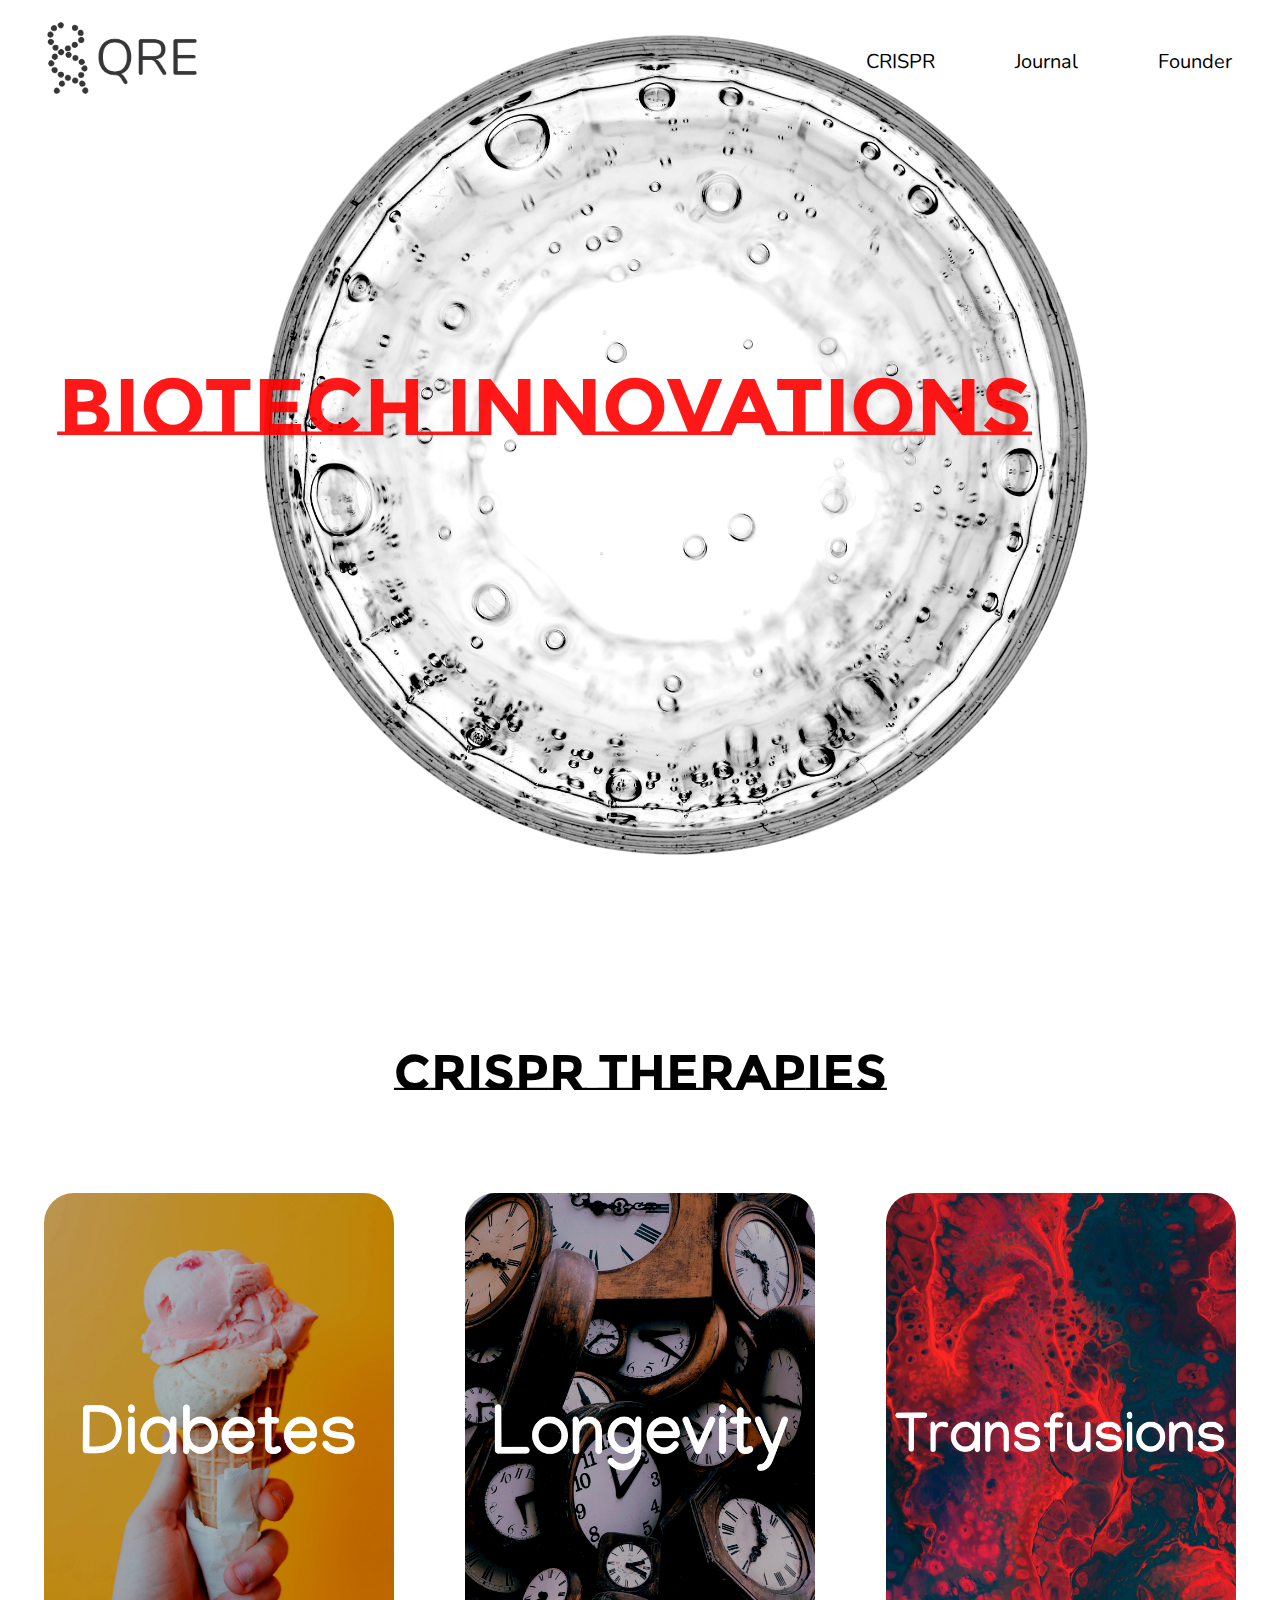
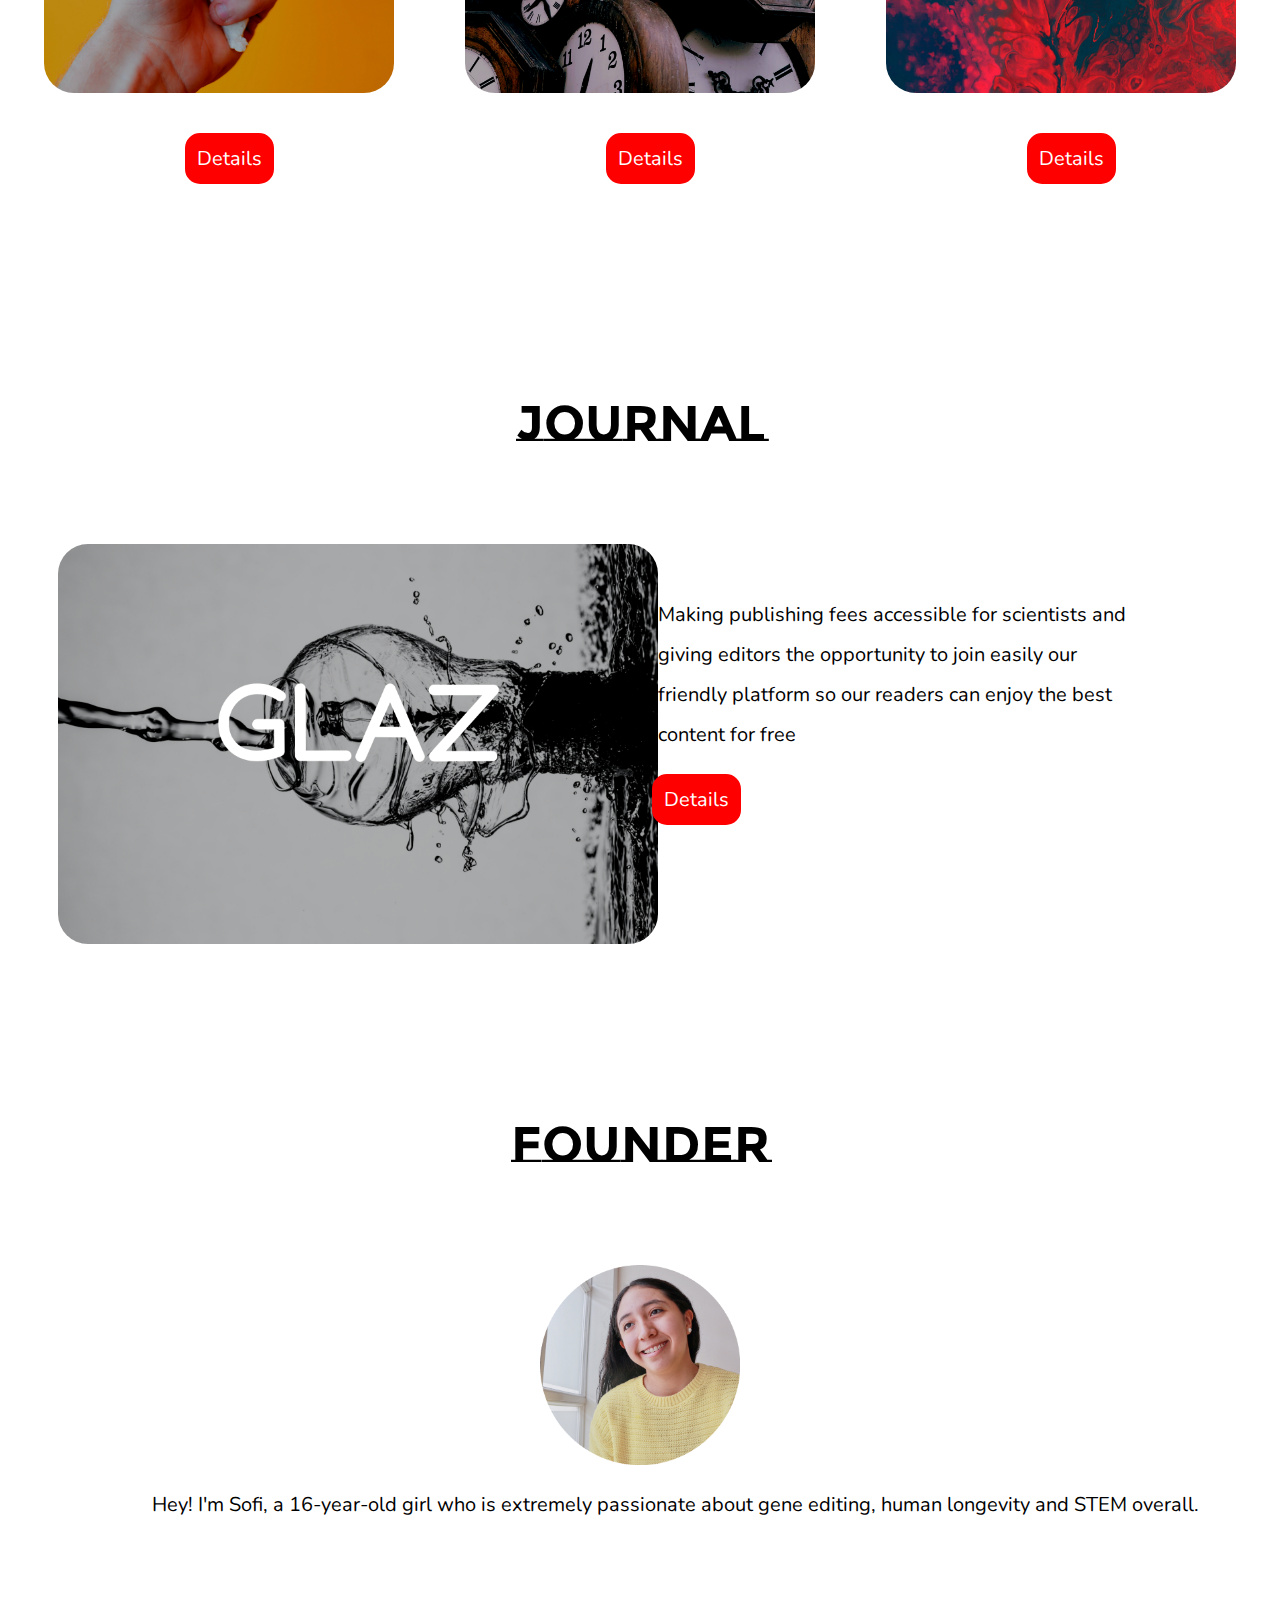
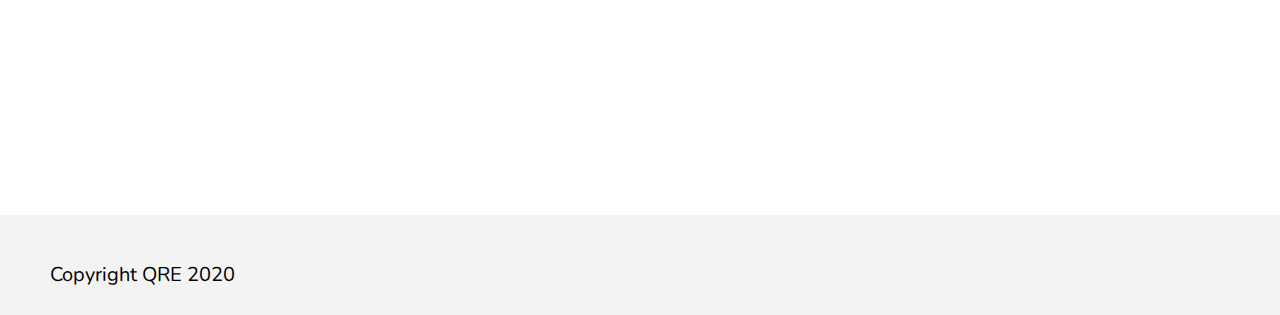
==== index.html @ 88ebfe4a "first commit" ====
<html>
<link href="styles.css" rel="stylesheet" type="text/css">
<link href="https://fonts.googleapis.com/css2?family=Nunito:wght@600&display=swap" rel="stylesheet">
<link href="https://fonts.googleapis.com/css2?family=Montserrat+Subrayada:wght@700&display=swap" rel="stylesheet">
    <head>
        <header>
            <title>QRE</title>
            <nav class="nav">
                <img src="./imgs/QRE.jpeg" height="100px" width="180px">
                <a href="#founder">
                <p>Founder</p>
                </a>
                <a href="#journal">
                <p>Journal</p>
                </a>
                <a href="#CRISPR">
                <p>CRISPR</p>
                </a>
            </nav>
            <h1>BIOTECH INNOVATIONS</h1>
        </header>
    </head>

    <body>
        <h2 id="CRISPR">CRISPR Therapies</h2>
        <div class="CRISPR">
            <img src="imgs/diabetes.png" height="500px" width="350px">
            <img src="imgs/longevity.png" height="500px" width="350px">
            <img src="imgs/blood.png" height="500px" width="350px">
            <a href="./Diabetes/diabetes.html">
                <button id="b1">Details</button>
            </a>
            <a href="./Sirtuins/sirts.html">
                <button id="b2">Details</button>
            </a>
            <a href="./Blood/blood.html">
                <button id="b3">Details</button>
            </a>
        </div>

        <h2 id="journal">Journal</h2>
        <div class="journal">
            <img src="imgs/journal.png" width="600px" height="400px">
            <p>Making publishing fees accessible for scientists and giving editors the opportunity to join easily our friendly platform so our readers can enjoy the best content for free</p>
            <a href="./Journal/journal.html"><button>Details</button></a>
        </div>

        <h2 id="founder">Founder</h2>
        <div class="founder">
            <img src="imgs/Foto circular.png" width="200px" height="200px">
            <p>Hey! I'm Sofi, a 16-year-old girl who is extremely passionate about gene editing, human longevity and STEM overall.</p>
        </div>
    </body>

    <footer>
        <p>Copyright QRE 2020</p>
    </footer>
</html>
---- styles.css ----
.nav img {
    margin-left: 25px;
}

header {
    background-image: url("./imgs/main.jpg");
    background-size: cover;
    height: 100%;
    width: 100%;
    background-attachment: fixed;
    margin-bottom: 150px;
}

a {
    text-decoration: none;
    color: black;
    display: inline;
    font-family: "Nunito", sans-serif;
    font-size: 20px;
    padding: 20px 40px;
    float: right;
}

h1 {
    font-family: "Montserrat Subrayada", sans-serif;
    font-size: 80px;
    margin-left: 50px;
    margin-top: 250px;
    color: red;
    opacity: 90%;
}

button {
    font-size: 20px;
    font-family: "Nunito", sans-serif;
    border-radius: 15px;
    border-color: red;
    background-color: red;
    padding: 10px;
    border-style: solid;
    color: white;
    margin-top: 20px;
    display: inline-block;
    margin-left: 40%;
}

.journal button {
    margin-left: 106%;
}

h2 {
    font-family: "Montserrat Subrayada", sans-serif;
    font-size: 50px;
    margin-bottom: 90px;
    text-align: center;
    font-family: "Montserrat Subrayada", sans-serif;
    font-size: 50px;
}

.CRISPR h2 {
    padding-top: 200px;
}

.journal h2 {
    padding-top: 350px;
}

.founder h2 {
    padding-top: 450px;
}

.CRISPR {
    display: grid;
    grid-template-columns: repeat(3, 1fr);
    grid-template-rows: 500px  100px;
    margin-bottom: 200px;
}

.CRISPR img {
    border-radius: 30px;
    margin-left: auto;
    margin-right: auto;
}

.journal img {
    border-radius: 30px;
    margin-left: 50px;
}

.journal p {
    font-family: "Nunito", sans-serif;
    font-size: 20px;
    line-height: 40px;
    padding-right: 20%;
    padding-top: 5%;
}

.journal {
    display: grid;
    grid-template-columns: repeat(2, 1fr);
    grid-template-rows: 190px 80px;
    margin-bottom: 300px;
}
.journal button {
    grid-column-start: span 2;
} 

.founder img {
    margin-left: auto;
    margin-right: auto;
}

.founder p {
    font-family: "Nunito", sans-serif;
    font-size: 20px;
    line-height: 40px;
    text-align: center;
    margin-left: 70px;
}

.founder {
    text-align: center;
    display: grid;
    grid-template-rows: repeat(2, 1fr);
    grid-template-columns: 1fr;
    align-content: center;
}

footer {
    margin-top: 150px;
    height: 100px;
    background-color: #f3f3f3;
    position: absolute;
    right: 0;
    left: 0;
}

footer p {
    padding-top: 20px;
    padding-left: 50px;
    font-family: "Nunito", sans-serif;
    font-size: 20px;
    line-height: 40px;
}
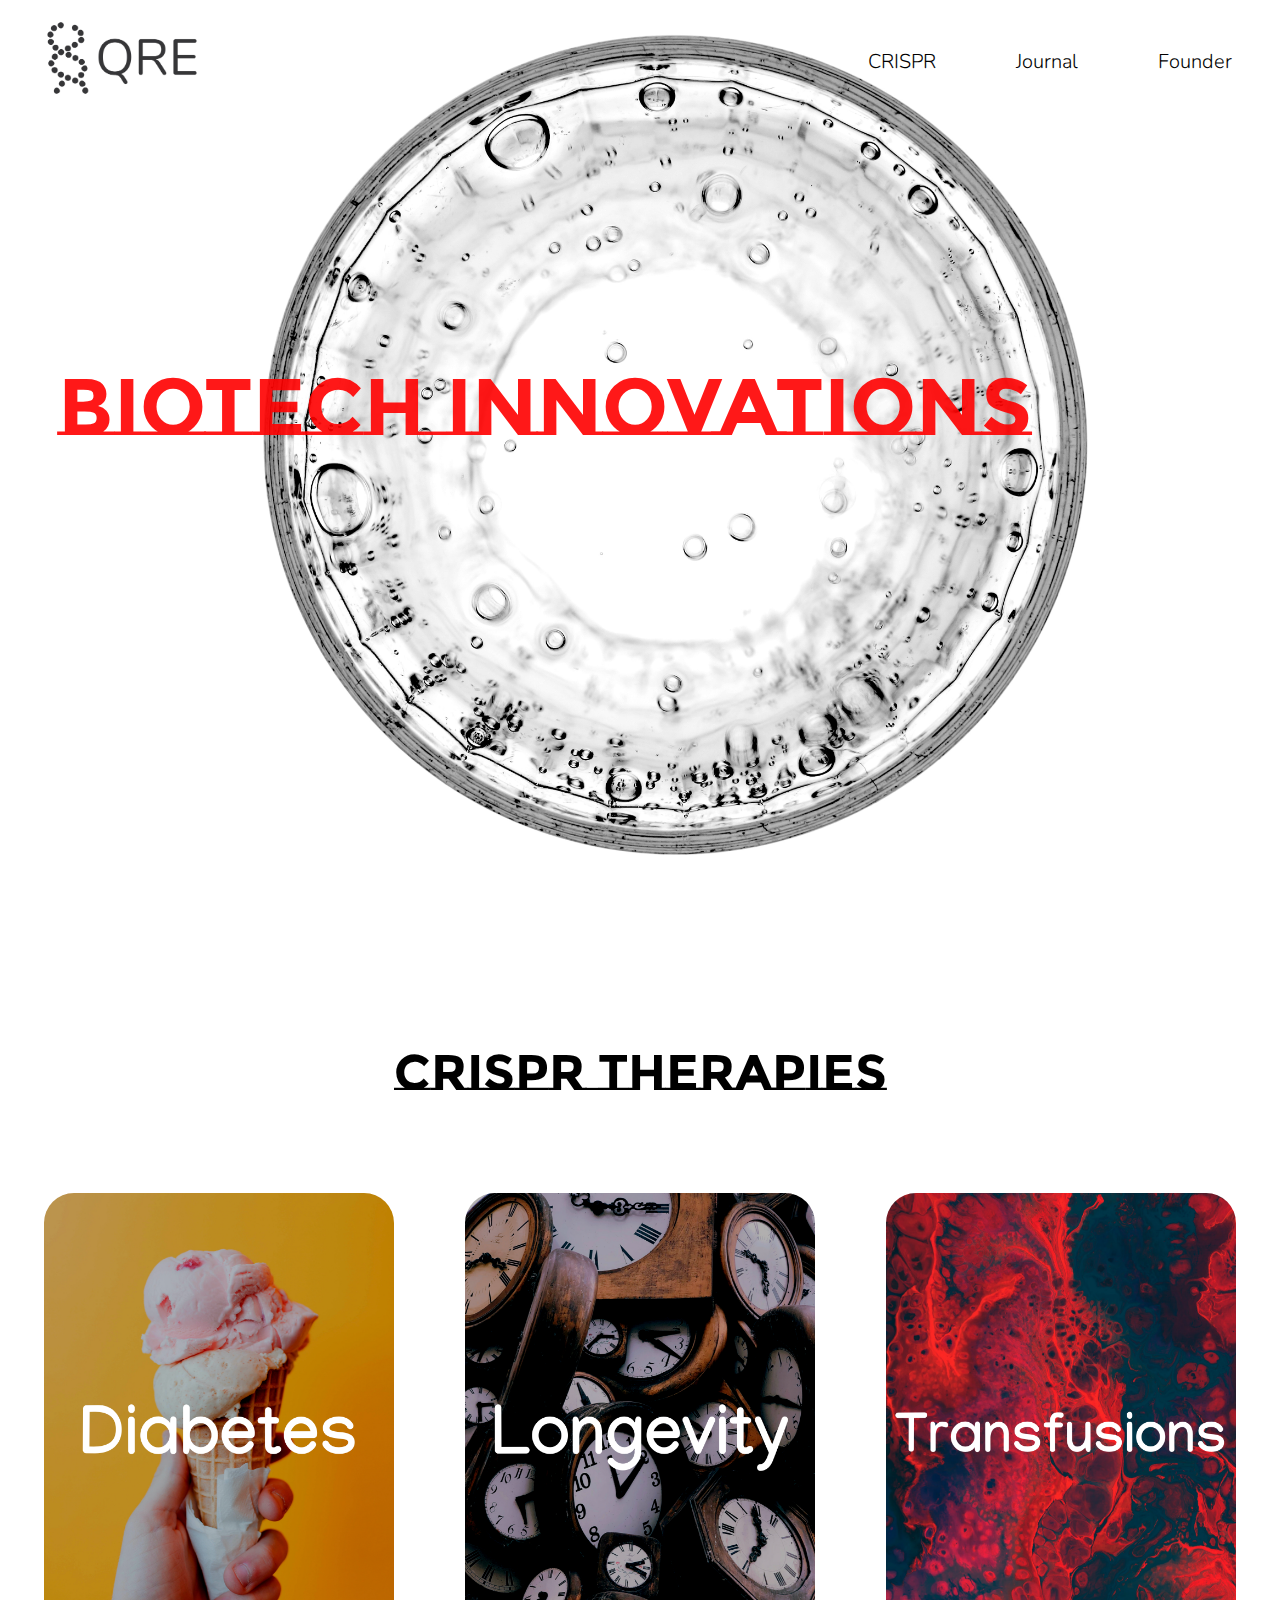
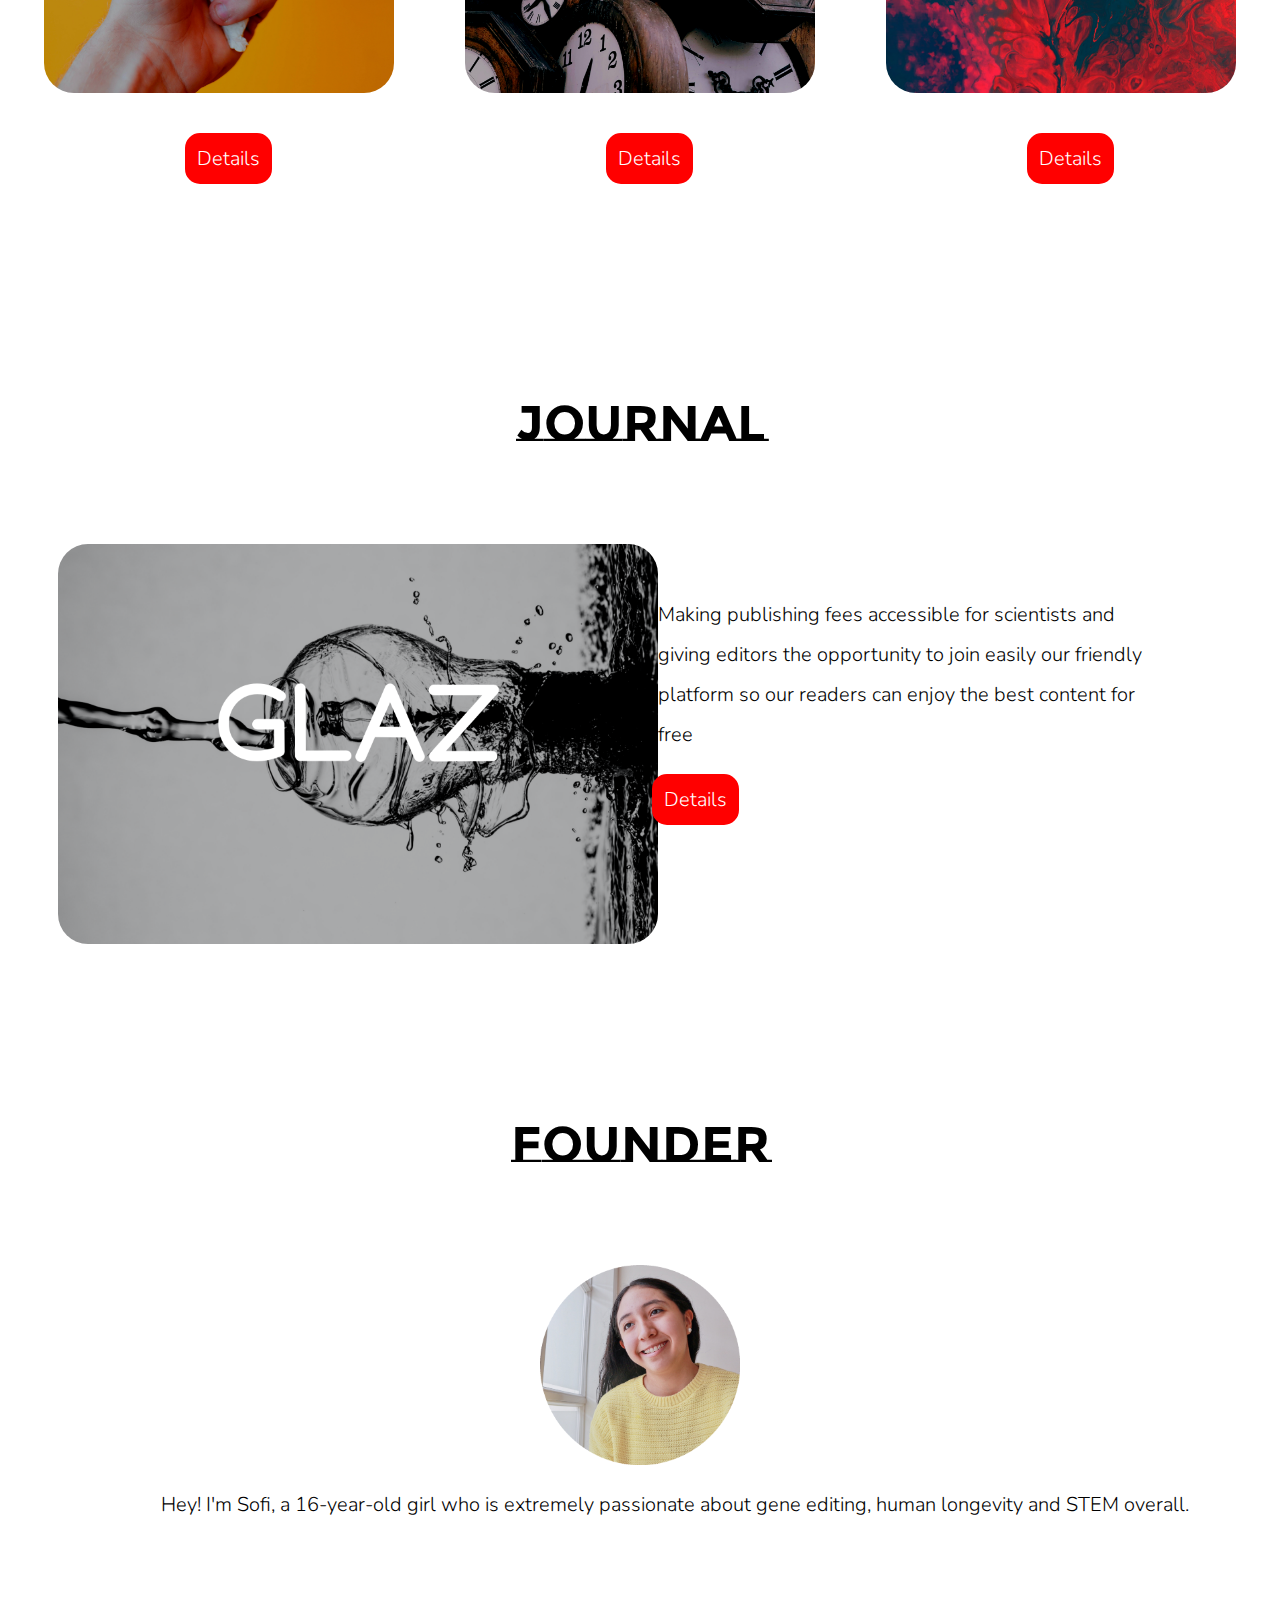
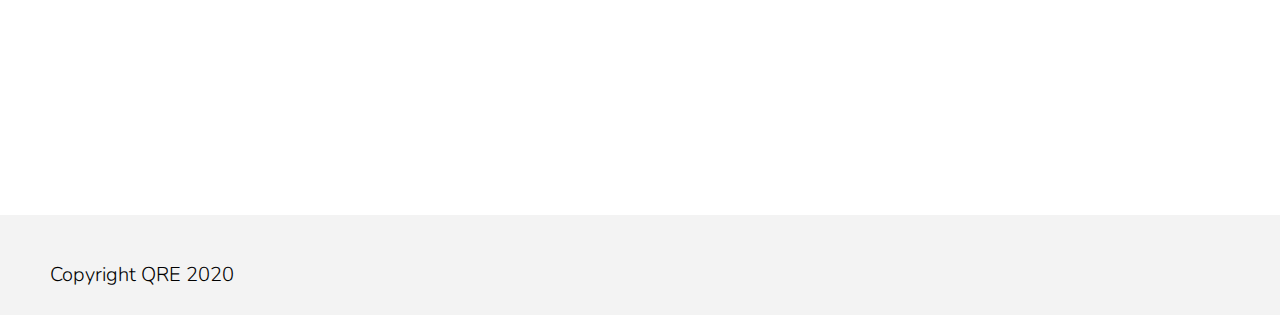
==== commit 8588076c: "V2" ====
--- a/index.html
+++ b/index.html
@@ -1,6 +1,6 @@
 <html>
 <link href="styles.css" rel="stylesheet" type="text/css">
-<link href="https://fonts.googleapis.com/css2?family=Nunito:wght@600&display=swap" rel="stylesheet">
+<link href="https://fonts.googleapis.com/css2?family=Nunito:wght@300&display=swap" rel="stylesheet">
 <link href="https://fonts.googleapis.com/css2?family=Montserrat+Subrayada:wght@700&display=swap" rel="stylesheet">
     <head>
         <header>
--- a/styles.css
+++ b/styles.css
@@ -19,6 +19,7 @@
     font-size: 20px;
     padding: 20px 40px;
     float: right;
+    font-weight: 300;
 }
 
 h1 {
@@ -42,6 +43,13 @@
     margin-top: 20px;
     display: inline-block;
     margin-left: 40%;
+    font-weight: 300;
+}
+
+button:hover {
+    background-color: rgb(252, 0, 80);
+    opacity: 60%;
+    color: white;
 }
 
 .journal button {
@@ -93,6 +101,7 @@
     line-height: 40px;
     padding-right: 20%;
     padding-top: 5%;
+    font-weight: 300;
 }
 
 .journal {
@@ -116,6 +125,7 @@
     line-height: 40px;
     text-align: center;
     margin-left: 70px;
+    font-weight: 300;
 }
 
 .founder {
@@ -141,4 +151,5 @@
     font-family: "Nunito", sans-serif;
     font-size: 20px;
     line-height: 40px;
+    font-weight: 300;
 }